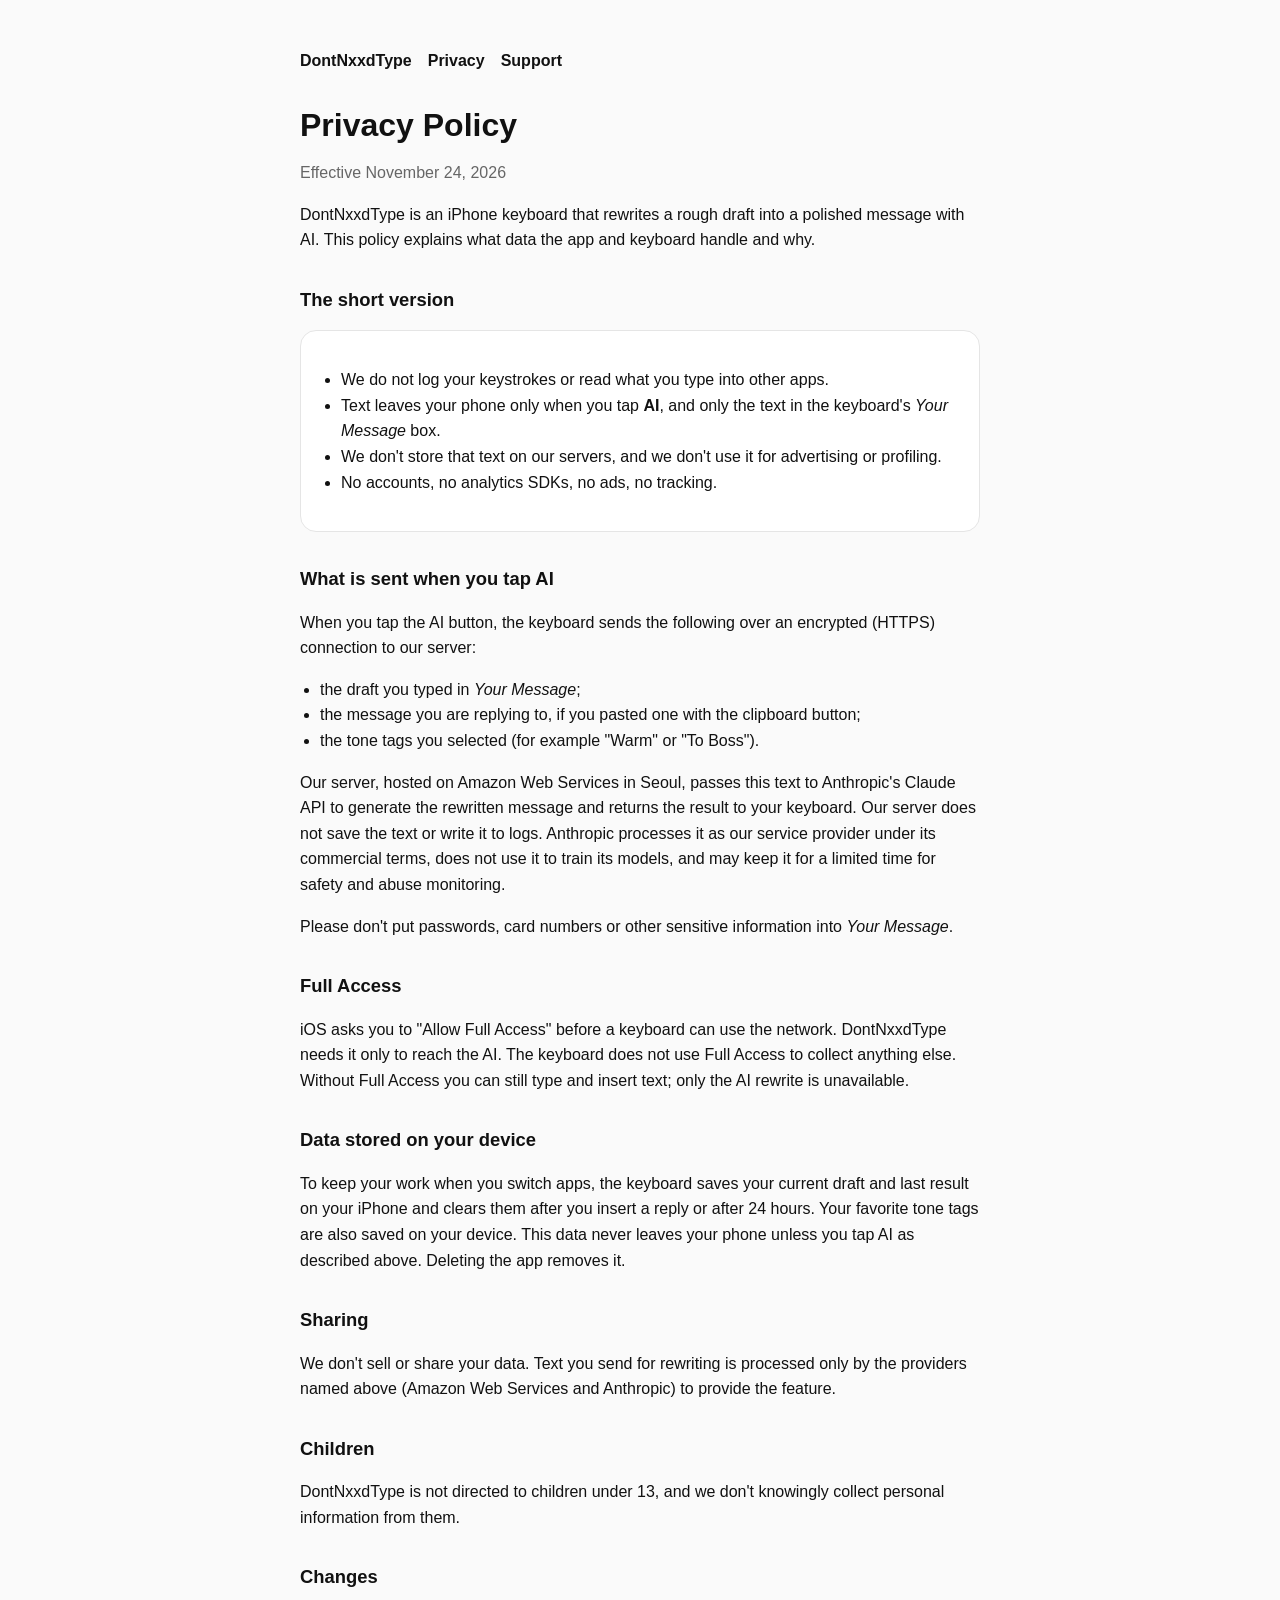
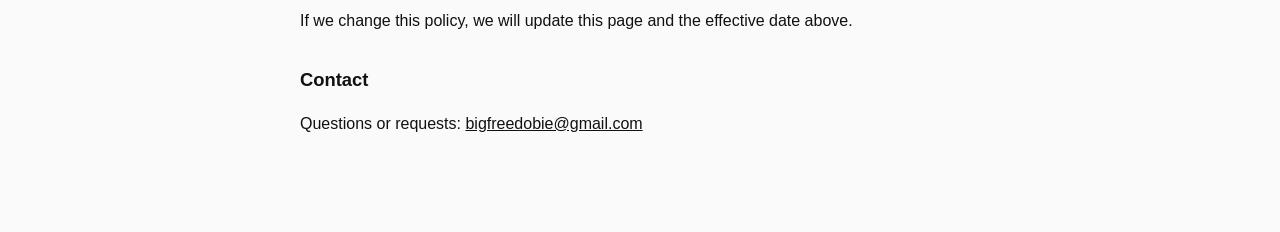
==== privacy.html @ c84af06e "Add privacy policy and support pages" ====
<!doctype html>
<html lang="en"><head><meta charset="utf-8"><meta name="viewport" content="width=device-width,initial-scale=1">
<title>DontNxxdType Privacy Policy</title><link rel="stylesheet" href="style.css"></head>
<body><main>
<nav><a href="./">DontNxxdType</a><a href="privacy.html">Privacy</a><a href="support.html">Support</a></nav>
<h1>Privacy Policy</h1>
<p class="muted">Effective November 24, 2026</p>

<p>DontNxxdType is an iPhone keyboard that rewrites a rough draft into a polished message with AI. This policy explains what data the app and keyboard handle and why.</p>

<h2>The short version</h2>
<div class="card"><ul>
<li>We do not log your keystrokes or read what you type into other apps.</li>
<li>Text leaves your phone only when you tap <strong>AI</strong>, and only the text in the keyboard's <em>Your Message</em> box.</li>
<li>We don't store that text on our servers, and we don't use it for advertising or profiling.</li>
<li>No accounts, no analytics SDKs, no ads, no tracking.</li>
</ul></div>

<h2>What is sent when you tap AI</h2>
<p>When you tap the AI button, the keyboard sends the following over an encrypted (HTTPS) connection to our server:</p>
<ul>
<li>the draft you typed in <em>Your Message</em>;</li>
<li>the message you are replying to, if you pasted one with the clipboard button;</li>
<li>the tone tags you selected (for example "Warm" or "To Boss").</li>
</ul>
<p>Our server, hosted on Amazon Web Services in Seoul, passes this text to Anthropic's Claude API to generate the rewritten message and returns the result to your keyboard. Our server does not save the text or write it to logs. Anthropic processes it as our service provider under its commercial terms, does not use it to train its models, and may keep it for a limited time for safety and abuse monitoring.</p>
<p>Please don't put passwords, card numbers or other sensitive information into <em>Your Message</em>.</p>

<h2>Full Access</h2>
<p>iOS asks you to "Allow Full Access" before a keyboard can use the network. DontNxxdType needs it only to reach the AI. The keyboard does not use Full Access to collect anything else. Without Full Access you can still type and insert text; only the AI rewrite is unavailable.</p>

<h2>Data stored on your device</h2>
<p>To keep your work when you switch apps, the keyboard saves your current draft and last result on your iPhone and clears them after you insert a reply or after 24 hours. Your favorite tone tags are also saved on your device. This data never leaves your phone unless you tap AI as described above. Deleting the app removes it.</p>

<h2>Sharing</h2>
<p>We don't sell or share your data. Text you send for rewriting is processed only by the providers named above (Amazon Web Services and Anthropic) to provide the feature.</p>

<h2>Children</h2>
<p>DontNxxdType is not directed to children under 13, and we don't knowingly collect personal information from them.</p>

<h2>Changes</h2>
<p>If we change this policy, we will update this page and the effective date above.</p>

<h2>Contact</h2>
<p>Questions or requests: <a href="mailto:bigfreedobie@gmail.com">bigfreedobie@gmail.com</a></p>
</main></body></html>
---- style.css ----
:root{--bg:#fafafa;--fg:#111;--muted:#666;--card:#fff;--line:#e5e5e5}
@media (prefers-color-scheme:dark){:root{--bg:#0d0d0d;--fg:#f2f2f2;--muted:#a0a0a0;--card:#171717;--line:#2a2a2a}}
*{box-sizing:border-box}body{margin:0;background:var(--bg);color:var(--fg);font:16px/1.6 -apple-system,BlinkMacSystemFont,"Segoe UI",Roboto,sans-serif}
main{max-width:720px;margin:0 auto;padding:48px 20px 80px}h1{font-size:2rem;line-height:1.2;margin:0 0 4px}h2{font-size:1.15rem;margin:32px 0 8px}
.muted{color:var(--muted)}a{color:inherit}nav{display:flex;gap:16px;margin-bottom:32px;font-weight:600}nav a{text-decoration:none}nav a:hover{text-decoration:underline}
.card{background:var(--card);border:1px solid var(--line);border-radius:16px;padding:20px;margin:16px 0}ul{padding-left:20px}
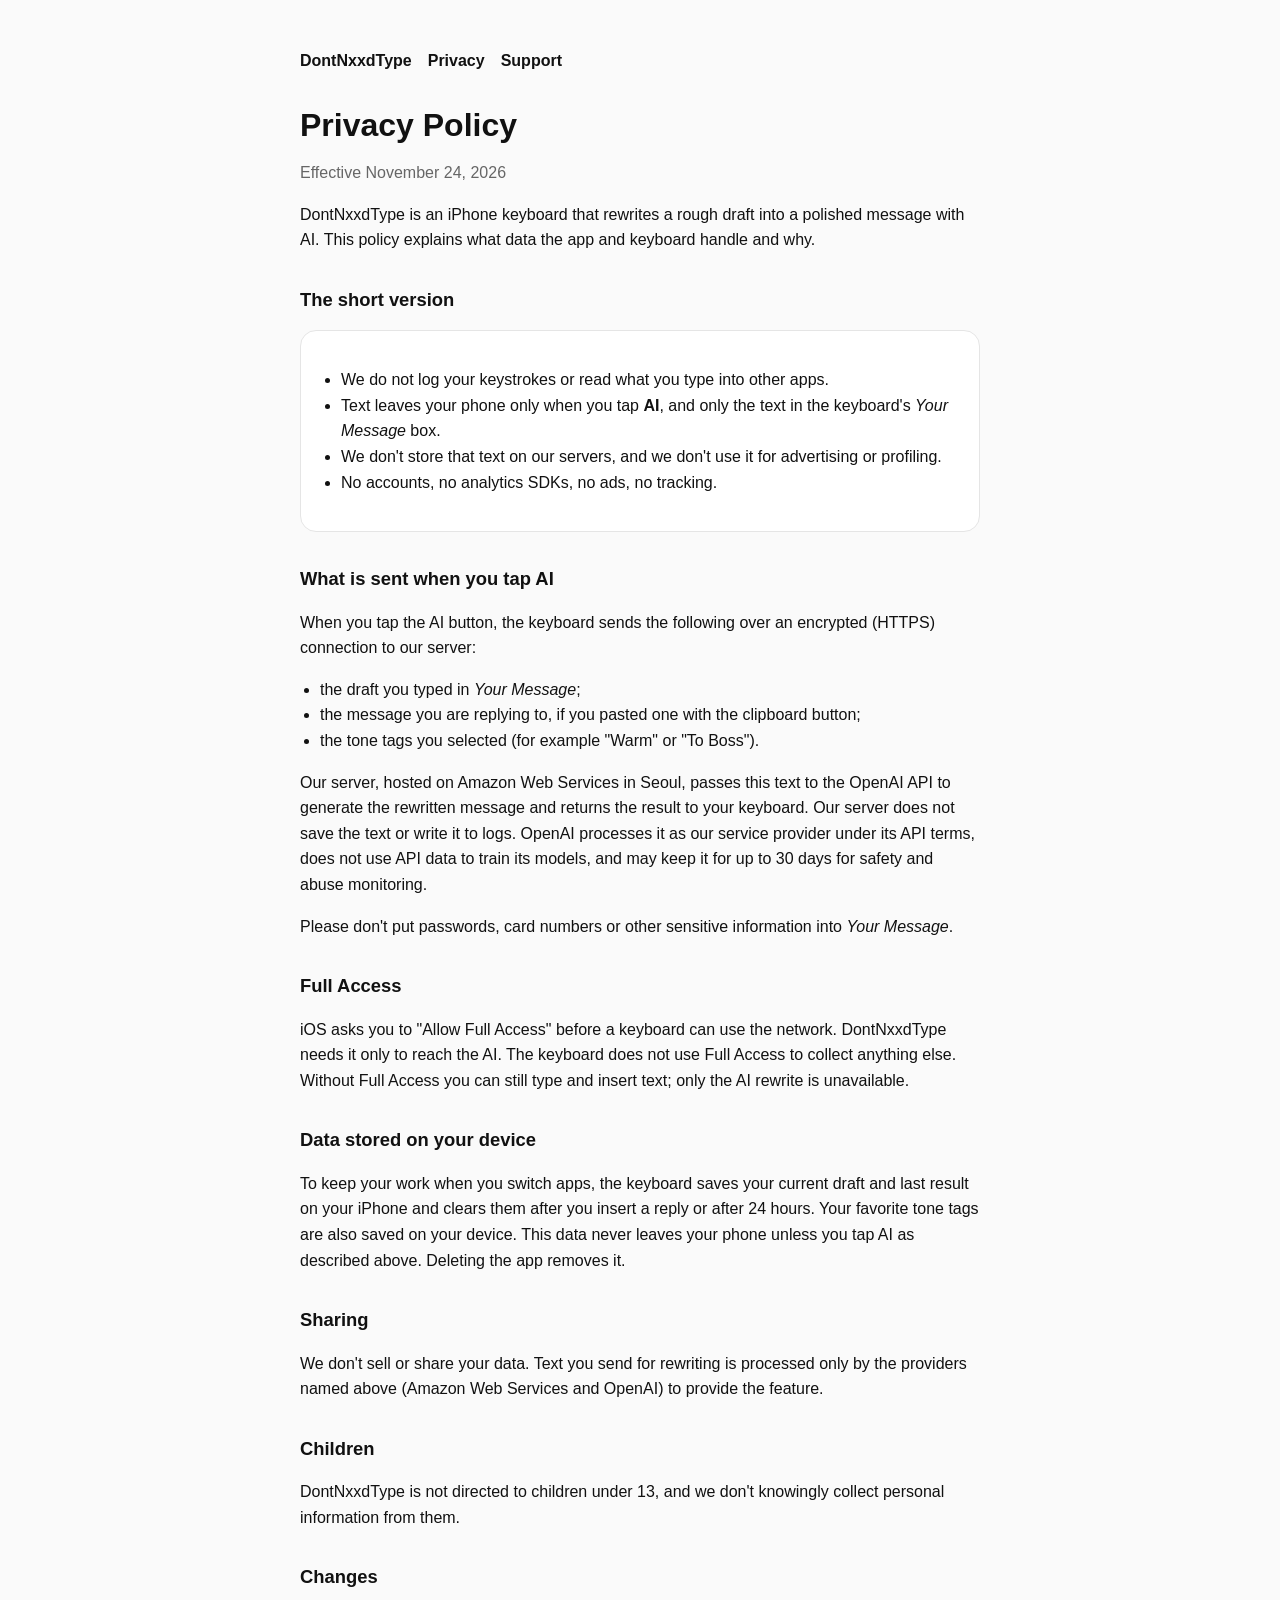
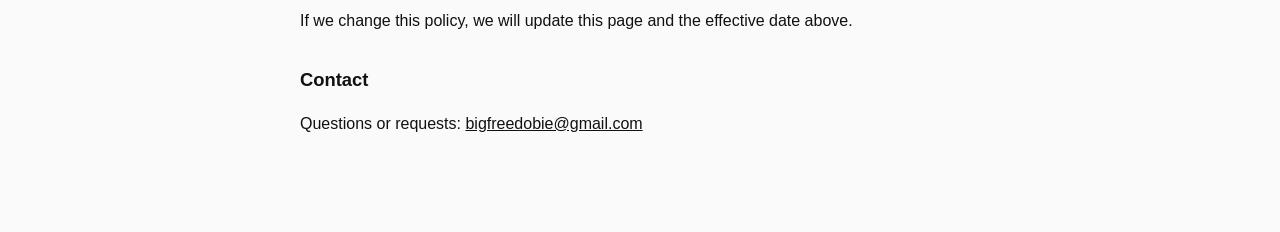
==== commit 63fc34fd: "Privacy policy: AI provider is OpenAI" ====
--- a/privacy.html
+++ b/privacy.html
@@ -23,7 +23,7 @@
 <li>the message you are replying to, if you pasted one with the clipboard button;</li>
 <li>the tone tags you selected (for example "Warm" or "To Boss").</li>
 </ul>
-<p>Our server, hosted on Amazon Web Services in Seoul, passes this text to Anthropic's Claude API to generate the rewritten message and returns the result to your keyboard. Our server does not save the text or write it to logs. Anthropic processes it as our service provider under its commercial terms, does not use it to train its models, and may keep it for a limited time for safety and abuse monitoring.</p>
+<p>Our server, hosted on Amazon Web Services in Seoul, passes this text to the OpenAI API to generate the rewritten message and returns the result to your keyboard. Our server does not save the text or write it to logs. OpenAI processes it as our service provider under its API terms, does not use API data to train its models, and may keep it for up to 30 days for safety and abuse monitoring.</p>
 <p>Please don't put passwords, card numbers or other sensitive information into <em>Your Message</em>.</p>
 
 <h2>Full Access</h2>
@@ -33,7 +33,7 @@
 <p>To keep your work when you switch apps, the keyboard saves your current draft and last result on your iPhone and clears them after you insert a reply or after 24 hours. Your favorite tone tags are also saved on your device. This data never leaves your phone unless you tap AI as described above. Deleting the app removes it.</p>
 
 <h2>Sharing</h2>
-<p>We don't sell or share your data. Text you send for rewriting is processed only by the providers named above (Amazon Web Services and Anthropic) to provide the feature.</p>
+<p>We don't sell or share your data. Text you send for rewriting is processed only by the providers named above (Amazon Web Services and OpenAI) to provide the feature.</p>
 
 <h2>Children</h2>
 <p>DontNxxdType is not directed to children under 13, and we don't knowingly collect personal information from them.</p>
